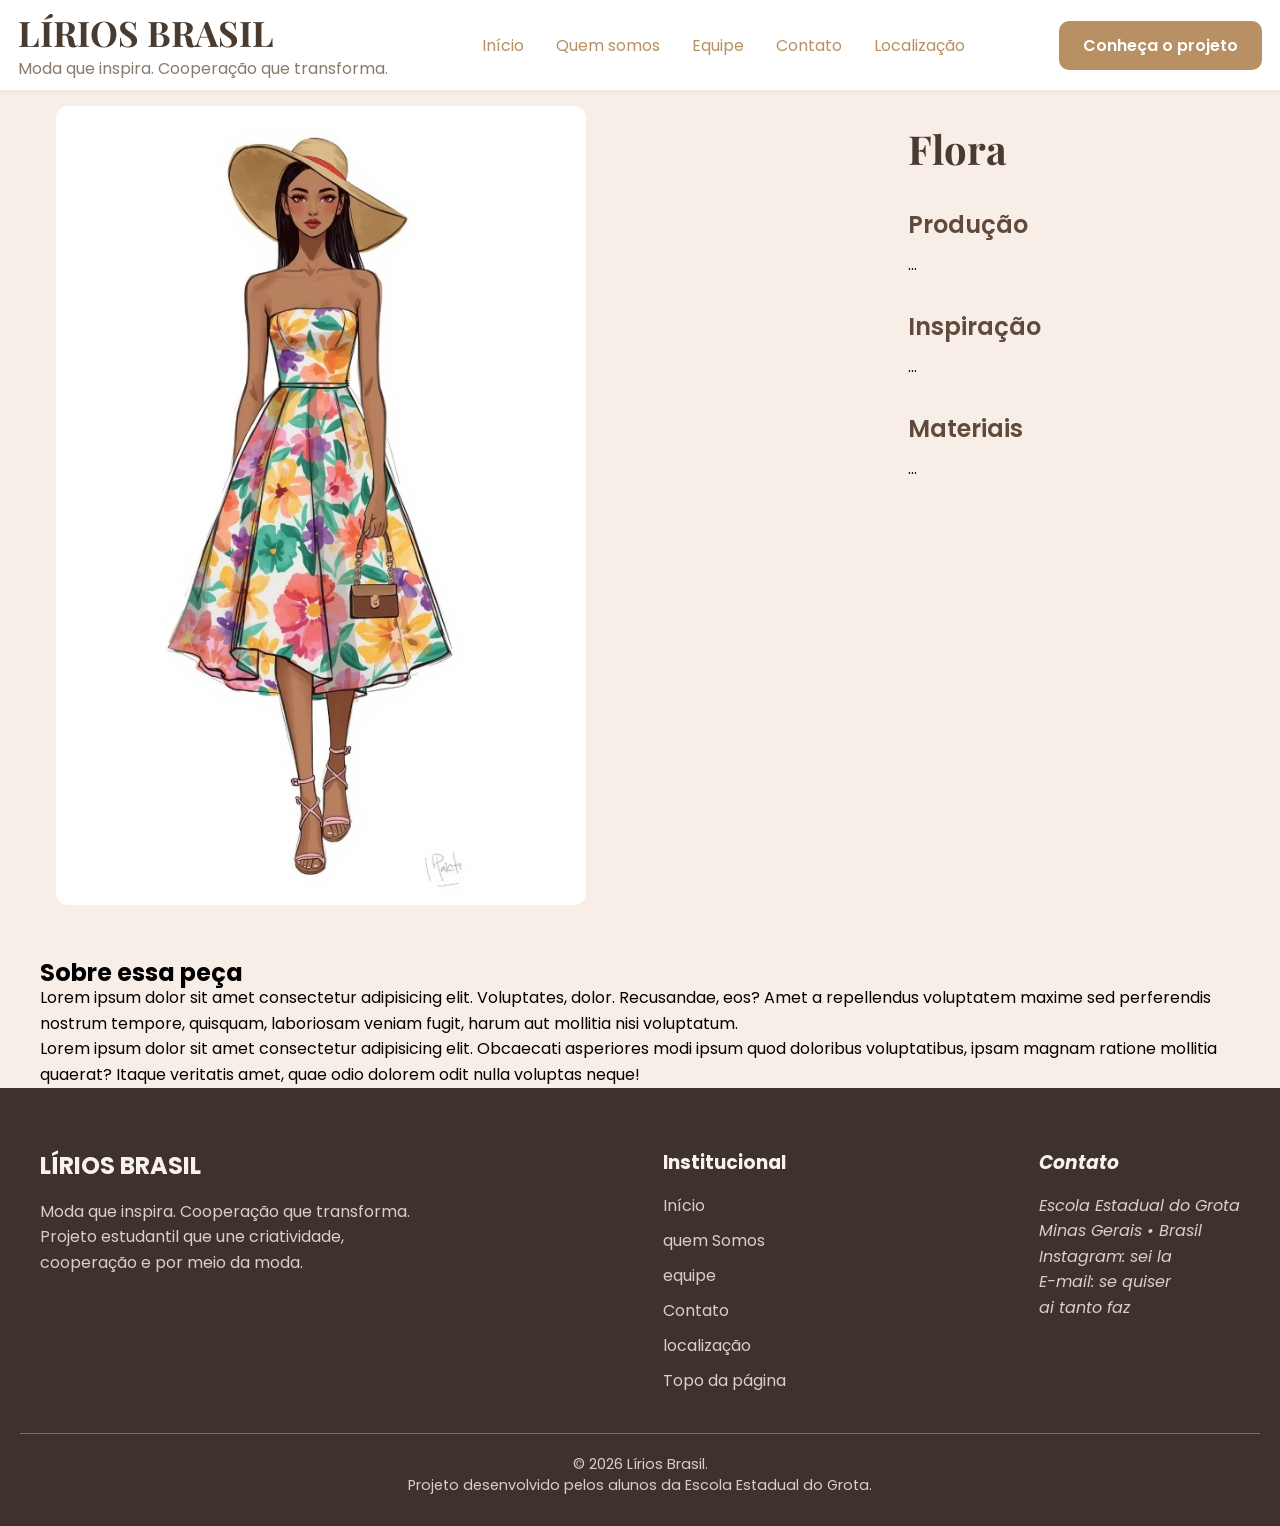
==== pagina-principal/modelos-de-roupas/flora.html @ 5a39d629 "Alterações na página dos modelos, ajuste de textos e espaçamento" ====
<!DOCTYPE html>
<html lang="pt-BR">
<head>
    <meta charset="UTF-8">
    <meta name="viewport" content="width=device-width, initial-scale=1.0">
    <title>Modelo: Flora. Lírios Brasil</title>
    <link rel="stylesheet" href="../css/basic.css">
    <link rel="stylesheet" href="../css/modelos.css">
</head>
<body>
    <header id="topo">
        <div class="logo">
            <h1>LÍRIOS BRASIL</h1>
            <p>Moda que inspira. Cooperação que transforma.</p>
        </div>
        <div id="ativo">
            <nav class="navegacao">
                <a href="../index.html" rel="prev" target="_self">Início</a>
                <a href="paginas-navegacao/quem-somos.html" rel="next" target="_self">Quem somos</a>
                <a href="#">Equipe</a>
                <a href="#secao-contato">Contato</a>
                <a href="#">Localização</a>
            </nav>
        </div>
        <a href="#" class="botao">Conheça o projeto</a>
        <button id="barra-lateral" aria-label="Abrir menu">
            ☰
        </button>
    </header>
    <main>
        <div class="controle-display">
            <section class="coluna1">
                <div class="modelo-imagem">
                    <img src="../imagens/roupas/roupa1.jpeg" alt="Modelo de roupa feminina 1">
                </div>
            </section>
            <section class="coluna2">
                <h2>Flora</h2>
                <section class="informacao">
                <h3>Produção</h3>
                    <p>...</p>
                </section>
                <section class="informacao">
                    <h3>Inspiração</h3>
                    <p>...</p>
                </section>
                <section class="informacao">
                    <h3>Materiais</h3>
                    <p>...</p>
                </section>
            </section>
        </div>
        <section class="sobre">
            <h2>Sobre essa peça</h2>
            <p>Lorem ipsum dolor sit amet consectetur adipisicing elit. Voluptates, dolor. Recusandae, eos? Amet a repellendus voluptatem maxime sed perferendis nostrum tempore, quisquam, laboriosam veniam fugit, harum aut mollitia nisi voluptatum.</p>
            <p>Lorem ipsum dolor sit amet consectetur adipisicing elit. Obcaecati asperiores modi ipsum quod doloribus voluptatibus, ipsam magnam ratione mollitia quaerat? Itaque veritatis amet, quae odio dolorem odit nulla voluptas neque!</p>
        </section>
    </main>
    <footer>
        <div class="footer-conteudo">
            <section class="sobre-a-marca">
                <h2>LÍRIOS BRASIL</h2>
                <p>Moda que inspira. Cooperação que transforma.</p>
                <p>Projeto estudantil que une  criatividade,<br> cooperação e por meio da moda.</p>
            </section>
            <section>
                <h3>Institucional</h3>
                    <nav>
                        <a href="../index.html">Início</a>
                        <a href="paginas-navegacao/quem-somos.html" rel="next" target="_self">quem Somos</a>
                        <a href="#">equipe</a>
                        <a href="#secao-contato">Contato</a>
                        <a href="#">localização</a>
                        <a href="#topo">Topo da página</a>
                    </nav>
            </section>
            <section>
                <address id="secao-contato">
                    <h3>Contato</h3>
                    <p>Escola Estadual do Grota</p>
                    <p>Minas Gerais • Brasil</p>
                    <p>Instagram: sei la</p>
                    <p>E-mail: se quiser</p>
                    <p>ai tanto faz</p>
                </address>
            </section>
        </div>
        <div class="copyright">
            <p>© 2026 Lírios Brasil.</p>
            <p>Projeto desenvolvido pelos alunos da Escola Estadual do Grota.</p>
        </div>
    </footer>
    <script src="../scrips/scrip.js"></script>
</body>
</html>
---- pagina-principal/css/basic.css ----
@import url('https://fonts.googleapis.com/css2?family=Playfair+Display:wght@400;700&family=Poppins:wght@300;400;500;600&display=swap');

/* GLOBAIS */

*{
    margin:0;
    padding:0;
    box-sizing:border-box;
}

:root{
    --fundo-desktop: #f7eee8;
    --branco:#fff;
    --texto-grande:#4a3b31;
    --texto-pequeno:#8a7a6a;
    --botao:#b89063;
    --hover-claro:#9e7552;
    --hover-escuro:#a27949;
    --footer-fundo: #3F322C; 
    --footer-titulos: #F7F2EC;
    --footer-textos: #D9CFC7;
    --font-titulo:'Playfair Display', serif;
    --font-texto:'Poppins', sans-serif;
}

body{
    background:var(--fundo-desktop);
    font-family:var(--font-texto);
}

/* HEADER */

header{
    width:100%;
    height:90px;
    background:var(--branco);
    display:flex;
    justify-content:space-between;
    align-items:center;
    padding:0 18px;
    position:relative;
    box-shadow:0 2px 8px rgba(0,0,0,.05);
}

.logo h1{
    font-family:var(--font-titulo);
    font-size:clamp(1.3rem,8vw,2.2rem);
    color:var(--texto-grande);
}

.logo p {
    color: var(--texto-pequeno);
    font-family: var(--font-texto);
    font-size: clamp(0.9rem, 2vw, 1rem);
}

/* MENU DESKTOP */

.navegacao{
    display:flex;
    gap:32px;
    align-items:center;
}

.navegacao a{
    text-decoration:none;
    color:var(--botao);
    transition:.3s;
}

.navegacao a:hover{
    color:var(--hover-claro);
}

/* BOTÃO */

.botao{
    text-decoration:none;
    background:var(--botao);
    color:white;
    padding:12px 24px;
    border-radius:10px;
    font-weight:600;
    transition:.3s;
}

.botao:hover{
    background:var(--hover-escuro);
}

/* BOTÃO MENU */

#barra-lateral{
    display:none;
    width:48px;
    height:48px;
    border:none;
    background:var(--botao);
    color:white;
    font-size:1.8rem;
    border-radius:10px;
    cursor:pointer;
    transition:.3s;
}

#barra-lateral:hover{
    background:var(--hover-escuro);
}

    /* FOOTER */

footer {
    margin: auto;
    padding: 60px 20px 30px;
    background-color: var(--footer-fundo);
}

.footer-conteudo {
    max-width: 1200px;
    margin: auto;
    display: flex;
    justify-content: space-between;
}

.footer-conteudo h2, .footer-conteudo h3 {
    color: var(--footer-titulos);
    margin-bottom: 16px;
}

.footer-conteudo p {
    color: var(--footer-textos);
    line-height: 1.6;
}

.footer-conteudo nav {
    display: flex;
    flex-direction: column;
    gap: 10px;
}

.footer-conteudo a {
    text-decoration: none;
    transition: 0.3s;
    color:var(--footer-textos);
}

.footer-conteudo a:hover {
    color: var(--branco);
}

.copyright {
    border-top: 1px solid rgba(255, 255, 255, 0.289);
    margin-top: 40px;
    padding-top: 20px;
    text-align: center;
}

.copyright p {
    color: var(--footer-textos);
    font-size: 0.9rem;
}

/* RESPONSIVO */

@media (max-width: 1000px) {
    .footer-conteudo {
        flex-direction: column;
        gap: 40px;
    }
}

@media (max-width:1240px){
    .botao{
        display:none;
    }

    #barra-lateral{
        display:flex;
        justify-content:center;
        align-items:center;
    }

    #ativo{
        display:none;
        position:absolute;
        top:100px;
        right:18px;
        z-index:100;
    }

    #ativo.ativo{
        display:block;
    }

    .navegacao{
        flex-direction:column;
        gap:18px;
        width:160px;
        background:white;
        padding:20px;
        border-radius:12px;
        box-shadow:0 5px 20px rgba(0,0,0,.15);
    }
}
---- pagina-principal/css/modelos.css ----
@import url('https://fonts.googleapis.com/css2?family=Playfair+Display:wght@400;700&family=Poppins:wght@300;400;500;600&display=swap');

/* GLOBAIS */

:root{
    --branco:#FFF;
    --texto-grande:#4A3B31;
    --texto-medio:#5f4a3c;
    --texto-pequeno:#8A7A6A;
    --line-height: 1.6rem;
    --font-titulo:'Playfair Display', serif;
    --font-texto:'Poppins', sans-serif;
    --texto-corpo: 400 1rem var();
    --titulo-principal: 700 2.5rem var(--font-titulo);
    --subtitulo: 600 1.5rem var(--font-texto);
}

main {
    max-width: 1200px;
    margin: auto;
}

/* COLUNAS */

.controle-display {
    display: flex;
    gap: 24px;
}

.coluna1 {
    padding: 16px;
    flex-grow: 3;
    
}

.modelo-imagem {
    max-width: 530px; /* TAMANHO ADEQUADO  */
}

.modelo-imagem img {
    width: 100%;
    border-radius: 12px;
}

.coluna1, .informacao {
    margin-bottom: 32px;
}

.coluna2 {
    padding: 32px;
    flex-grow: 2;
}



.informacao p {
    font: var(--texto-corpo);
}

.coluna2 h2 {
    color: var(--texto-grande);
    font: var(--titulo-principal);
    margin-bottom: 32px;
}
.coluna2 h3 {
    font: var(--subtitulo);
    color: var(--texto-medio);
    margin-bottom: 10px;
}

.sobre {
    line-height: var(--line-height);
}

/* RESPONSIVIDADE */

@media (max-width: 580px) {
    .controle-display {
        flex-direction: column;
    }
}
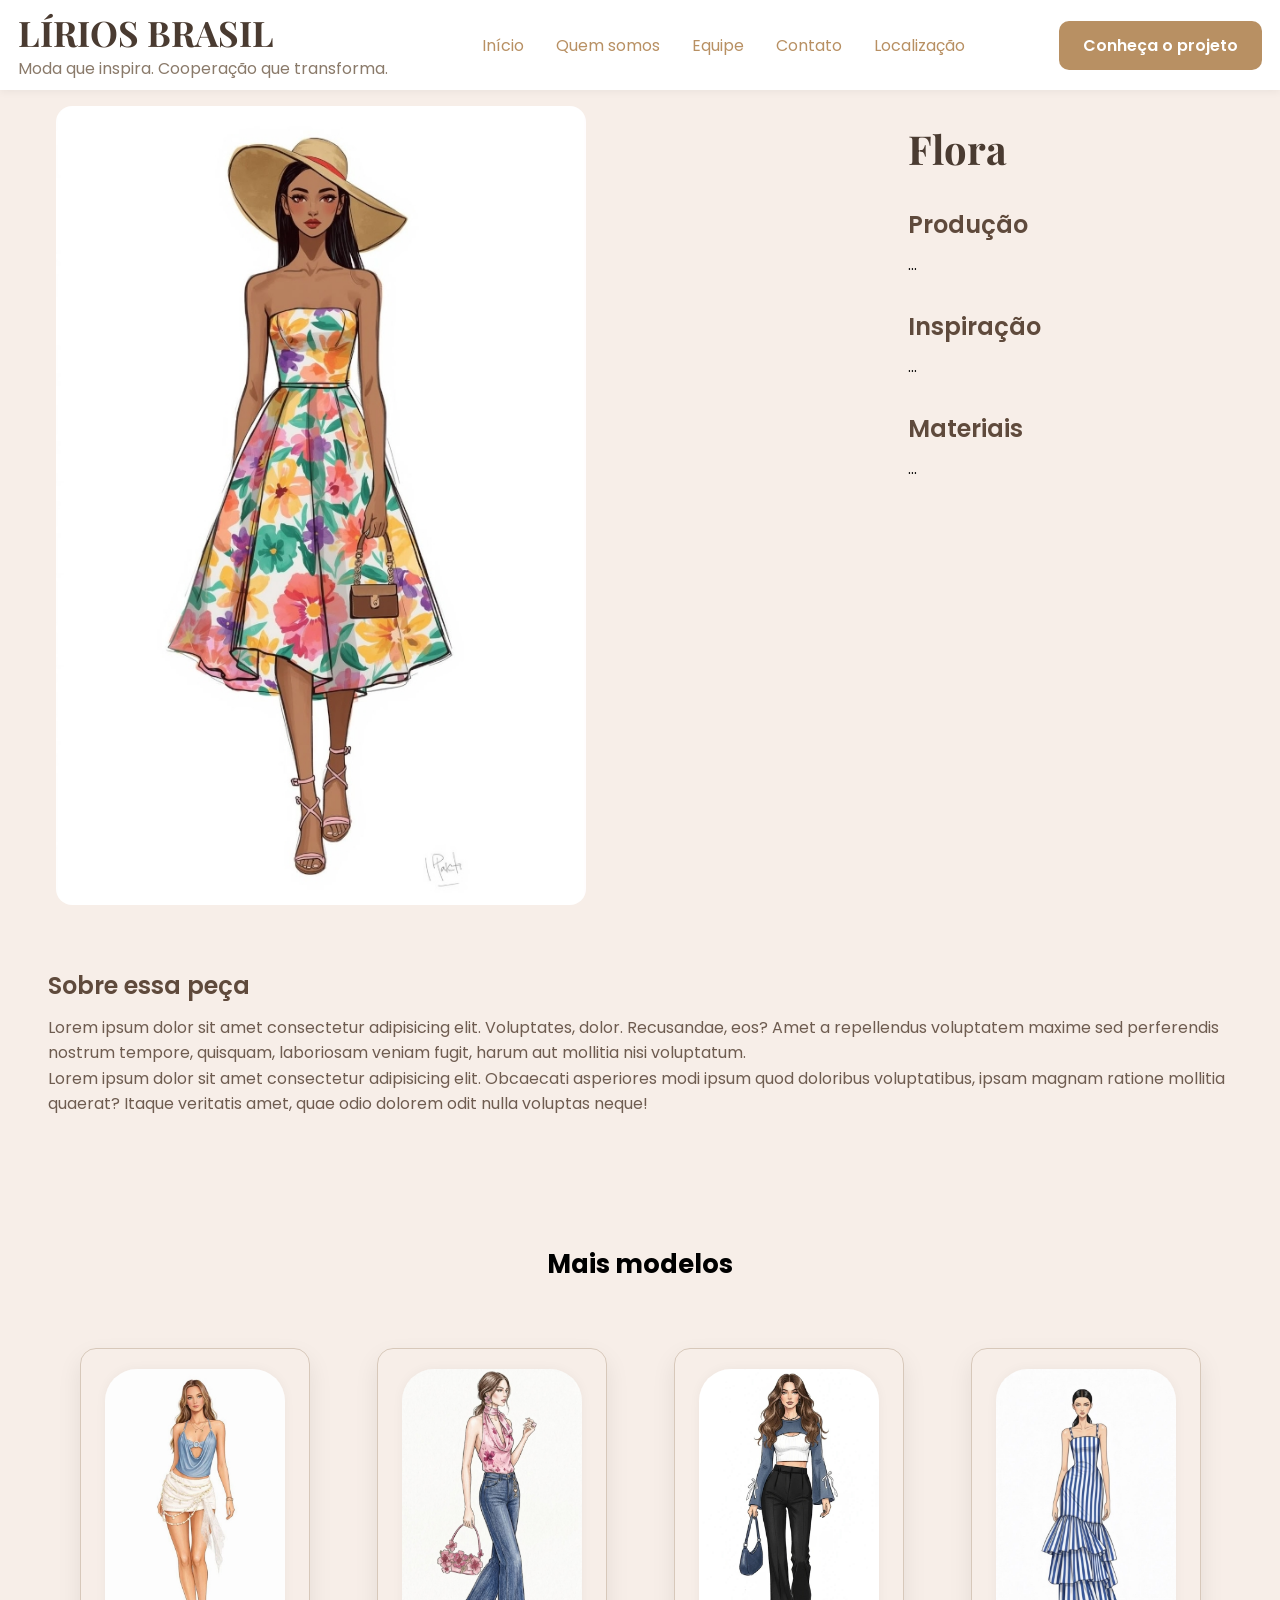
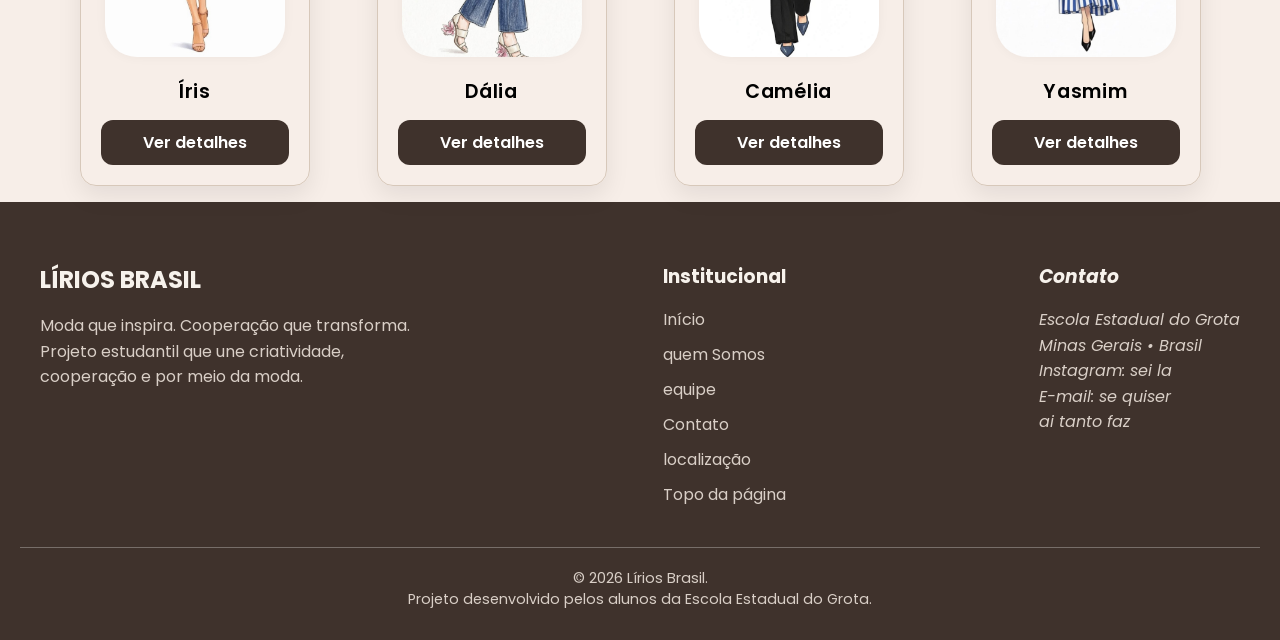
==== commit 698e6d59: "Alterações e criações de css, scripts css, card css" ====
--- a/pagina-principal/modelos-de-roupas/flora.html
+++ b/pagina-principal/modelos-de-roupas/flora.html
@@ -3,9 +3,11 @@
 <head>
     <meta charset="UTF-8">
     <meta name="viewport" content="width=device-width, initial-scale=1.0">
-    <title>Modelo: Flora. Lírios Brasil</title>
+    <title>Flora - Lírios Brasil</title>
     <link rel="stylesheet" href="../css/basic.css">
     <link rel="stylesheet" href="../css/modelos.css">
+    <link rel="stylesheet" href="../css/cards.css">
+    <link rel="stylesheet" href="../css/scripts.css">
 </head>
 <body>
     <header id="topo">
@@ -55,6 +57,41 @@
             <p>Lorem ipsum dolor sit amet consectetur adipisicing elit. Voluptates, dolor. Recusandae, eos? Amet a repellendus voluptatem maxime sed perferendis nostrum tempore, quisquam, laboriosam veniam fugit, harum aut mollitia nisi voluptatum.</p>
             <p>Lorem ipsum dolor sit amet consectetur adipisicing elit. Obcaecati asperiores modi ipsum quod doloribus voluptatibus, ipsam magnam ratione mollitia quaerat? Itaque veritatis amet, quae odio dolorem odit nulla voluptas neque!</p>
         </section>
+        <section class="colecao">
+            <div class="titulo-colecao">
+                <h2>Mais modelos</h2>
+            </div>
+            <section class="galeria">
+                <div class="modelo">
+                    <img src="../imagens/roupas/roupa2.jpeg" alt="Modelo de roupa feminina 2" class="fotos">
+                    <div class="item-flex">
+                        <h3>Íris</h3>
+                        <a href="#" class="compra">Ver detalhes</a>
+                    </div>
+                </div>
+                <div class="modelo">
+                    <img src="../imagens/roupas/roupa3.jpeg" alt="Modelo de roupa feminina 3" class="fotos">
+                    <div class="item-flex">
+                        <h3>Dália</h3>
+                        <a href="#" class="compra">Ver detalhes</a>
+                    </div>
+                </div>
+                 <div class="modelo">
+                    <img src="../imagens/roupas/roupa4.jpeg" alt="Modelo de roupa feminina 4" class="fotos">
+                    <div class="item-flex">
+                        <h3>Camélia</h3>
+                        <a href="#" class="compra">Ver detalhes</a>
+                    </div>
+                 </div>
+                 <div class="modelo">
+                    <img src="../imagens/roupas/roupa6.jpeg" alt="Modelo de roupa feminina 6" class="fotos">
+                    <div class="item-flex">
+                        <h3>Yasmim</h3>
+                        <a href="#" class="compra">Ver detalhes</a>
+                    </div>
+                 </div>
+            </section>
+        </section>
     </main>
     <footer>
         <div class="footer-conteudo">
@@ -92,4 +129,6 @@
     </footer>
     <script src="../scrips/scrip.js"></script>
 </body>
-</html>+</html>
+
+<!-- div.modelo>img.fotos+div.item-flex>h3+a.comprar -->
--- a/pagina-principal/css/modelos.css
+++ b/pagina-principal/css/modelos.css
@@ -3,16 +3,15 @@
 /* GLOBAIS */
 
 :root{
-    --branco:#FFF;
-    --texto-grande:#4A3B31;
-    --texto-medio:#5f4a3c;
-    --texto-pequeno:#8A7A6A;
+    --texto-grande:#4A3B31; /* TÍTULOS */
+    --texto-medio:#5f4a3c; /* SUBTÍTULOS */
+    --texto-corpo: #6E5C50; /* TEXTOS PARA LER */
     --line-height: 1.6rem;
-    --font-titulo:'Playfair Display', serif;
-    --font-texto:'Poppins', sans-serif;
-    --texto-corpo: 400 1rem var();
-    --titulo-principal: 700 2.5rem var(--font-titulo);
-    --subtitulo: 600 1.5rem var(--font-texto);
+    --titulo:'Playfair Display', serif;
+    --texto:'Poppins', sans-serif;
+    --font-texto-corpo: 400 1rem var(--texto);
+    --font-titulo-principal: 700 2.5rem var(--titulo);
+    --font-subtitulo: 600 1.5rem var(--texto);
 }
 
 main {
@@ -39,7 +38,7 @@
 
 .modelo-imagem img {
     width: 100%;
-    border-radius: 12px;
+    border-radius: 16px;
 }
 
 .coluna1, .informacao {
@@ -59,17 +58,29 @@
 
 .coluna2 h2 {
     color: var(--texto-grande);
-    font: var(--titulo-principal);
+    font: var(--font-titulo-principal);
     margin-bottom: 32px;
 }
 .coluna2 h3 {
-    font: var(--subtitulo);
+    font: var(--font-subtitulo);
     color: var(--texto-medio);
     margin-bottom: 10px;
 }
 
 .sobre {
+    padding: 8px;
+}
+
+.sobre h2 {
+    color: var(--texto-medio);
+    font: var(--font-subtitulo);
+    margin-bottom: 12px;
+}
+
+.sobre p {
+    font: var(--font-texto-corpo);
     line-height: var(--line-height);
+    color: var(--texto-corpo);
 }
 
 /* RESPONSIVIDADE */
@@ -78,4 +89,4 @@
     .controle-display {
         flex-direction: column;
     }
-}+} /* APENAS PARA CELULARES */
--- a/pagina-principal/css/cards.css
+++ b/pagina-principal/css/cards.css
@@ -0,0 +1,111 @@
+/* COLEÇÃO DOS CARDS */
+
+.colecao {
+    max-width: 1200px;
+    margin: 120px auto 0;
+}
+
+
+.titulo-colecao h2 {
+    color: var(--titulos);
+    text-align: center;
+    margin-bottom: 64px;
+    font-size: 1.6em;
+}
+
+
+.galeria {
+    display: grid;
+    grid-template-columns: repeat(2, 1fr);
+    justify-items: center;
+    gap: 20px;
+    margin: 16px;
+}
+
+.modelo {
+    background-color: var(--modelos);
+    border: 1px solid #D7C8BA;
+    box-shadow: 0 10px 25px rgba(0,0,0,.08);
+    padding: 20px;
+    max-width: 230px;
+    width: 100%;
+    border-radius: 16px;
+    padding-bottom: 20px;
+    display: flex;
+    flex-direction: column;
+    align-items: stretch;
+    transition:
+    transform 0.3s ease,
+    box-shadow 0.4s ease;
+}
+
+.modelo h3 {
+    font-size: 1.2rem;
+    font-weight: 600;
+    color: var(--titulos);
+    letter-spacing: 0.7px;
+    margin: 20px 0 14px;
+    text-align: center;
+}
+
+
+.fotos {
+    width: 100%;
+    box-shadow: 0px 0px 12px rgba(0, 0, 0, 0.045);;
+    align-self: center;
+    max-width: 180px;
+    height: 288px;
+    object-fit: cover;
+    border-radius: 32px;
+    cursor: pointer;
+    transition:
+        transform .3s ease,
+        opacity .3s ease,
+        box-shadow .3s ease,
+        top .3s ease,
+        left .3s ease;
+}
+
+
+section .compra {
+    width: 100%;
+    padding: 10px;
+    border-radius: 12px;
+    transition: 
+    transform 0.3s ease,
+    box-shadow 0.3s ease;
+    cursor: pointer;
+    font-size: 1rem;
+    font-weight: 600;
+     background: #3F322C;
+    color: white;
+    transition: .3s;
+    text-decoration: none;
+    text-align: center;
+}
+
+section .compra:hover {
+    background: #5B463D;
+    box-shadow: 0px 0px 4px rgba(128, 128, 128, 0.201);
+    transform: translateY(-1px);
+}
+
+.item-flex {
+    display: flex;
+    align-items: center;
+    flex-direction: column;
+}
+
+/* GRID > GALERIA */
+
+    @media (min-width: 760px) {
+        .galeria {
+            grid-template-columns: repeat(3, 1fr);
+        }
+    }
+
+    @media (min-width: 1100px) {
+        .galeria {
+            grid-template-columns: repeat(4, 1fr);
+        }
+    }
--- a/pagina-principal/css/scripts.css
+++ b/pagina-principal/css/scripts.css
@@ -0,0 +1,34 @@
+    /* JAVASCRIPT */
+
+body.zoomed::before {
+    content: '';
+    position: fixed;
+    inset: 0;
+    background: rgba(0, 0, 0, 0.22);
+    backdrop-filter: blur(8px);
+    z-index: 998;
+    pointer-events: none;
+}
+
+body.zoomed .fotos:not(.aumenta) {
+    filter: blur(3px);
+    opacity: 0.35;
+}
+
+
+.aumenta {
+    position: fixed;
+    top: 50%;
+    left: 50%;
+    transform: translate(-50%, -50%) scale(1.1);
+    width: auto;
+    height: auto;
+    max-width: 84vw;
+    max-height: 85vh;
+    opacity: 1;
+    border: 1px solid #b9b0a8;
+    box-shadow: 0px 0px 20px rgba(0, 0, 0, 0.35);
+    z-index: 999;
+    cursor: zoom-out;
+    border-radius: 24px;
+}
